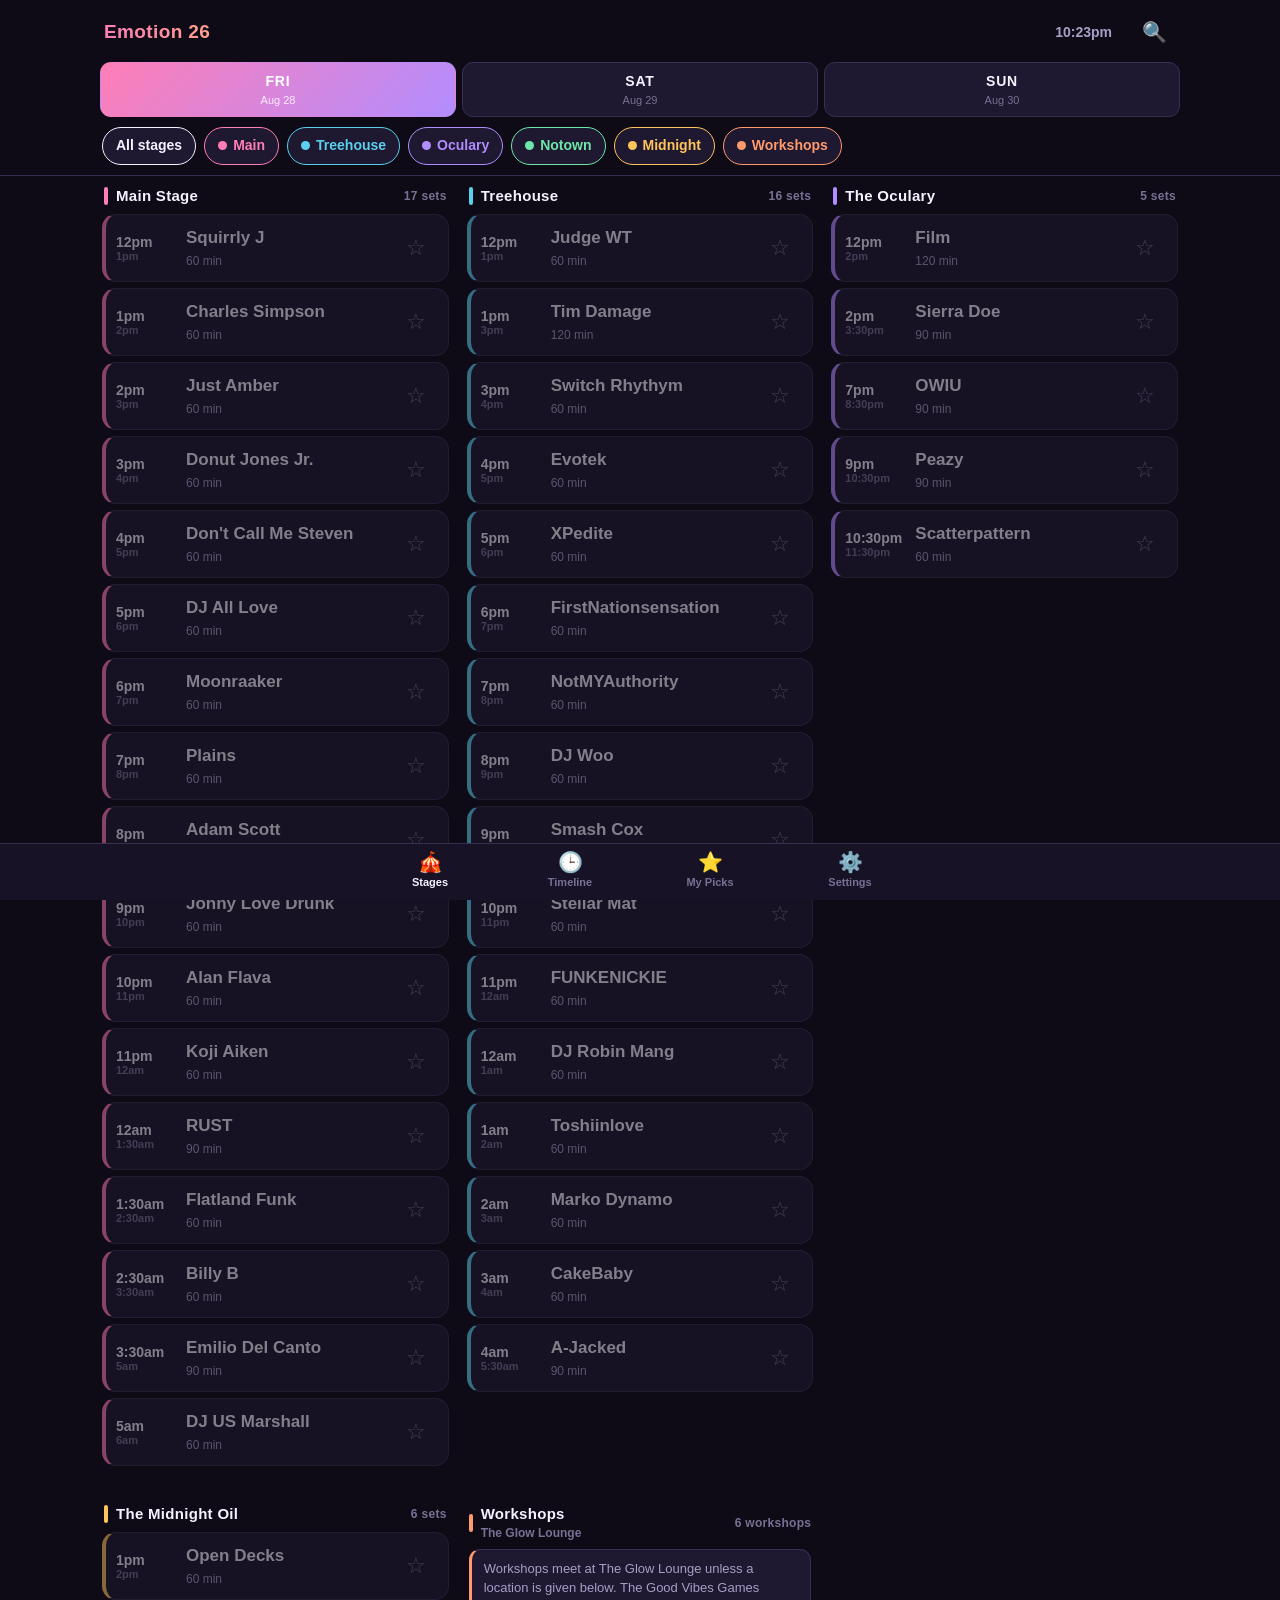
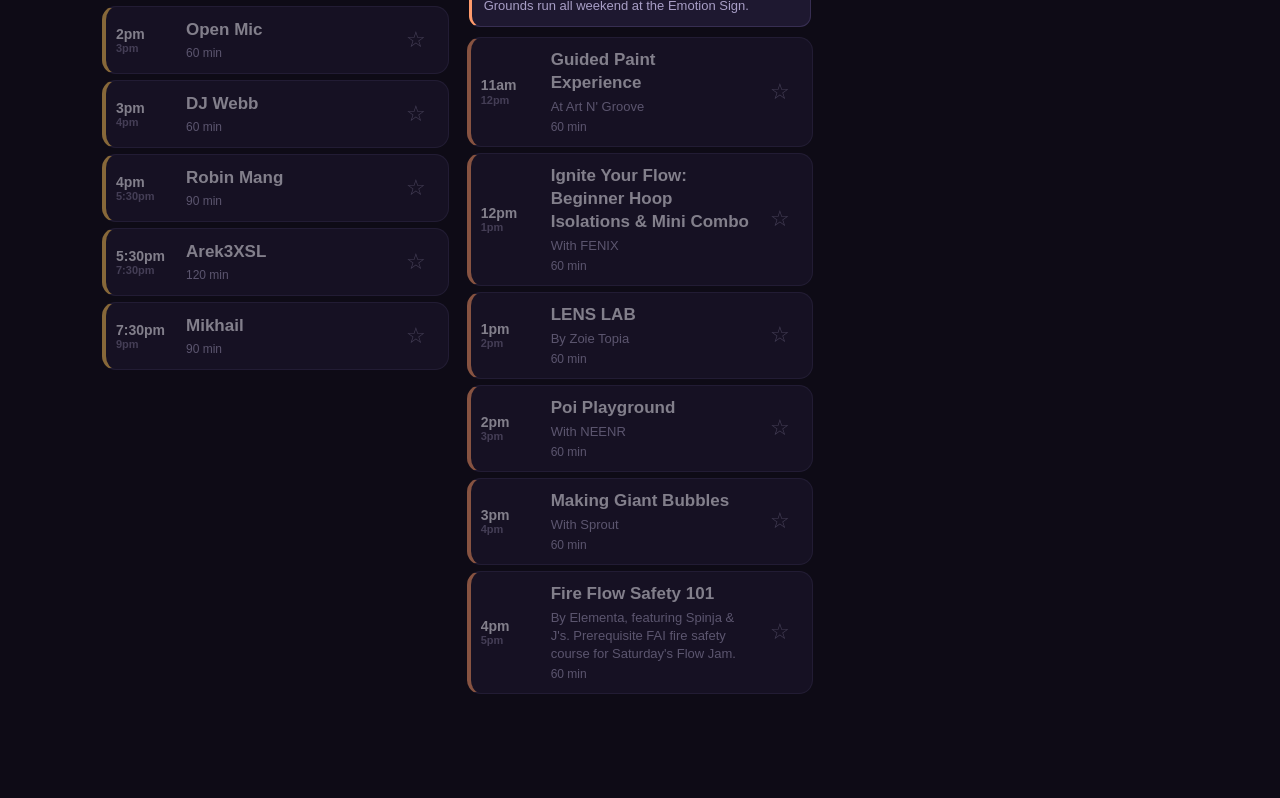
==== index.html @ 5eb0f7d9 "Add the workshops track Adds Workshops as a sixth track from the workshops flyer: 17 sessions across" ====
<!DOCTYPE html>
<html lang="en" data-theme="dark">
<head>
<meta charset="utf-8">
<meta name="viewport" content="width=device-width, initial-scale=1, viewport-fit=cover">
<meta name="theme-color" content="#0e0b16">
<meta name="description" content="Emotion 26 — the full three-day lineup across five stages, plus the workshop track. Star your sets, get a heads-up before each one, works with no signal.">

<!-- Link previews. og:image must be an absolute URL or scrapers ignore it. -->
<meta property="og:type" content="website">
<meta property="og:site_name" content="Emotion 26">
<meta property="og:title" content="Emotion 26 — Festival Schedule">
<meta property="og:description" content="Fri–Sun, August 28–30 2026. Five stages plus workshops, 152 sessions. Star the ones you want and get a heads-up before each starts. Works with no signal.">
<meta property="og:url" content="https://sociussolutions.github.io/emotion26/">
<meta property="og:image" content="https://sociussolutions.github.io/emotion26/assets/og.png">
<meta property="og:image:width" content="1200">
<meta property="og:image:height" content="630">
<meta property="og:image:alt" content="Emotion 26 — full lineup, five stages plus workshops, August 28 to 30 2026.">
<meta name="twitter:card" content="summary_large_image">
<meta name="twitter:title" content="Emotion 26 — Festival Schedule">
<meta name="twitter:description" content="Five stages plus workshops, 152 sessions. Star the ones you want and get a heads-up before each starts.">
<meta name="twitter:image" content="https://sociussolutions.github.io/emotion26/assets/og.png">

<meta name="apple-mobile-web-app-capable" content="yes">
<meta name="apple-mobile-web-app-status-bar-style" content="black-translucent">
<meta name="apple-mobile-web-app-title" content="Emotion 26">
<title>Emotion 26 — Schedule</title>
<link rel="manifest" href="manifest.webmanifest">
<link rel="icon" href="assets/icon.svg" type="image/svg+xml">
<link rel="apple-touch-icon" href="assets/icon-180.png">
<link rel="stylesheet" href="css/app.css">
</head>
<body>

<header class="app-head">
  <div class="head-row">
    <div class="brand" id="brand">Emotion 26</div>
    <button class="clock" id="clock" title="Jump to what's on now" aria-label="Jump to what's on now"></button>
    <button class="icon-btn" id="searchToggle" aria-pressed="false" aria-label="Search artists">🔍</button>
  </div>

  <div class="searchwrap" id="searchWrap">
    <input type="search" id="search" placeholder="Search artists…" autocomplete="off"
           enterkeyhint="search" aria-label="Search artists">
  </div>

  <div class="days" id="days" role="tablist" aria-label="Festival day"></div>

  <div class="filters" id="stageFilters" aria-label="Filter by stage"></div>
</header>

<section class="nowbar" id="nowbar" hidden>
  <h2 id="nowTitle">On now</h2>
  <div class="now-scroll" id="nowScroll"></div>
</section>

<main id="view" aria-live="polite"></main>

<div class="installbar" id="installBar" hidden>
  <div class="ib-icon" aria-hidden="true">
    <img src="assets/icon-192.png" alt="" width="44" height="44">
  </div>
  <div class="ib-text">
    <strong id="installTitle">Add to your home screen</strong>
    <span id="installBody">Works with no signal, and it's the only way to get set reminders.</span>
  </div>
  <button class="ib-go" id="installGo" hidden>Install</button>
  <button class="ib-x" id="installClose" aria-label="Dismiss">✕</button>
</div>

<nav class="tabbar" role="tablist" aria-label="Views">
  <button data-view="stages"   role="tab" aria-selected="true"><span class="ic">🎪</span>Stages</button>
  <button data-view="timeline" role="tab" aria-selected="false"><span class="ic">🕒</span>Timeline</button>
  <button data-view="mine"     role="tab" aria-selected="false"><span class="ic">⭐</span>My Picks<span class="pill" id="pickCount" hidden>0</span></button>
  <button data-view="settings" role="tab" aria-selected="false"><span class="ic">⚙️</span>Settings</button>
</nav>

<div class="sheet-back" id="sheetBack" hidden>
  <div class="sheet" role="dialog" aria-modal="true" aria-labelledby="sheetTitle">
    <div class="grab"></div>
    <h2 id="sheetTitle">Settings</h2>

    <h3>Reminders</h3>
    <div class="row">
      <div class="lbl">Notify me before my sets
        <small id="notifyState">Off</small>
      </div>
      <button class="switch" id="notifyToggle" aria-pressed="false" aria-label="Enable reminders"></button>
    </div>
    <div class="row">
      <div class="lbl">Heads-up time</div>
      <div class="seg" id="leadSeg" role="group" aria-label="Reminder lead time">
        <button data-lead="5"  aria-pressed="false">5m</button>
        <button data-lead="10" aria-pressed="true">10m</button>
        <button data-lead="15" aria-pressed="false">15m</button>
        <button data-lead="30" aria-pressed="false">30m</button>
      </div>
    </div>
    <p class="note" id="notifyNote">
      Reminders fire from this page, so keep it open — or add it to your home screen
      (Share → Add to Home Screen) and leave it running in the background.
    </p>
    <button class="btn" id="testNotify">Send a test reminder</button>

    <h3>Display</h3>
    <div class="row">
      <div class="lbl">Theme</div>
      <div class="seg" id="themeSeg" role="group" aria-label="Theme">
        <button data-theme="dark"  aria-pressed="true">Dark</button>
        <button data-theme="light" aria-pressed="false">Light</button>
      </div>
    </div>
    <div class="row">
      <div class="lbl">Hide sets that already ended
        <small>Keeps today's list short</small>
      </div>
      <button class="switch" id="hidePastToggle" aria-pressed="false" aria-label="Hide past sets"></button>
    </div>
    <div class="row">
      <div class="lbl">Clock
        <small>12-hour or 24-hour</small>
      </div>
      <div class="seg" id="clockSeg" role="group" aria-label="Clock format">
        <button data-clock="12" aria-pressed="true">12h</button>
        <button data-clock="24" aria-pressed="false">24h</button>
      </div>
    </div>

    <h3>This app</h3>
    <div class="row">
      <div class="lbl">Add to home screen
        <small id="installState">Opens full-screen, works offline, and reminders only fire from here on iPhone.</small>
      </div>
      <div class="seg"><button id="installFromSettings" hidden>Install</button></div>
    </div>

    <h3>My picks</h3>
    <button class="btn primary" id="shareBtn">Share my schedule</button>
    <button class="btn" id="copyTextBtn">Copy as plain text</button>
    <button class="btn danger" id="clearBtn">Clear all picks</button>
    <p class="note" id="storeNote"></p>

    <button class="btn" id="closeSheet" style="margin-top:20px">Done</button>
  </div>
</div>

<div id="toast" role="status" aria-live="polite"></div>

<script src="js/data.js"></script>
<script src="js/app.js"></script>
</body>
</html>
---- css/app.css ----
/* ==========================================================================
   Emotion 26 — schedule app styles
   Mobile-first. Big type, big tap targets, readable in bright sun and at 3am.
   ========================================================================== */

:root {
  --bg:        #0e0b16;
  --bg-2:      #171226;
  --card:      #1e1830;
  --card-2:    #272040;
  --line:      #372e52;
  --text:      #f6f2ff;
  --text-dim:  #a89ec6;
  --text-dimmer: #7a7095;
  --star:      #ffd166;
  --live:      #4ade80;
  --warn:      #ff8a5c;
  --radius:    14px;
  --tap:       44px;
  --safe-b:    env(safe-area-inset-bottom, 0px);
  --safe-t:    env(safe-area-inset-top, 0px);
}

:root[data-theme='light'] {
  --bg:        #fdf9ff;
  --bg-2:      #ffffff;
  --card:      #ffffff;
  --card-2:    #f3edfb;
  --line:      #e2d8f2;
  --text:      #1b1430;
  --text-dim:  #6b6086;
  --text-dimmer: #918aa6;
  --star:      #e8a300;
  --live:      #1a9e57;
  --warn:      #c8501a;
}

* { box-sizing: border-box; -webkit-tap-highlight-color: transparent; }

html { -webkit-text-size-adjust: 100%; }

body {
  margin: 0;
  background: var(--bg);
  color: var(--text);
  font-family: -apple-system, BlinkMacSystemFont, 'Segoe UI', Roboto, 'Helvetica Neue', Arial, sans-serif;
  font-size: 17px;
  line-height: 1.35;
  overscroll-behavior-y: none;
  padding-bottom: calc(76px + var(--safe-b));
}

button, input, select { font: inherit; color: inherit; }
button { background: none; border: 0; cursor: pointer; }

.sr-only {
  position: absolute; width: 1px; height: 1px; padding: 0; margin: -1px;
  overflow: hidden; clip: rect(0 0 0 0); white-space: nowrap; border: 0;
}

/* ---------- Header ------------------------------------------------------ */

header.app-head {
  position: sticky; top: 0; z-index: 40;
  background: var(--bg);
  padding-top: var(--safe-t);
  border-bottom: 1px solid var(--line);
}

.head-row {
  display: flex; align-items: center; gap: 10px;
  padding: 10px 14px 8px;
}

.brand {
  font-size: 19px; font-weight: 800; letter-spacing: .02em;
  background: linear-gradient(92deg, #ff7eb6, #ffc45c, #6ee7a8, #5ccfee, #b28dff);
  -webkit-background-clip: text; background-clip: text; color: transparent;
  flex: 1; min-width: 0; white-space: nowrap; overflow: hidden; text-overflow: ellipsis;
}

.clock {
  font-variant-numeric: tabular-nums;
  font-size: 14px; font-weight: 700; color: var(--text-dim);
  padding: 8px 10px; border-radius: 9px; cursor: pointer;
}
.clock:active { background: var(--card-2); }

.icon-btn {
  width: var(--tap); height: var(--tap); min-width: var(--tap);
  display: grid; place-items: center;
  border-radius: 11px; font-size: 20px; color: var(--text-dim);
}
.icon-btn:active { background: var(--card-2); }
.icon-btn[aria-pressed='true'] { color: var(--star); }

/* ---------- Day tabs ---------------------------------------------------- */

.days { display: flex; gap: 6px; padding: 0 10px 10px; }

.day-tab {
  flex: 1;
  padding: 9px 4px 8px;
  border-radius: 11px;
  background: var(--card);
  border: 1px solid var(--line);
  text-align: center;
  min-height: var(--tap);
}
.day-tab .d-name { font-size: 14px; font-weight: 800; letter-spacing: .06em; }
.day-tab .d-date { font-size: 11px; color: var(--text-dimmer); margin-top: 2px; }
.day-tab[aria-selected='true'] {
  background: linear-gradient(135deg, #ff7eb6, #b28dff);
  border-color: transparent; color: #fff;
}
.day-tab[aria-selected='true'] .d-date { color: rgba(255,255,255,.85); }
.day-tab.is-today::after {
  content: ''; display: block; width: 5px; height: 5px; border-radius: 50%;
  background: var(--live); margin: 4px auto 0;
}

/* ---------- Filter bar -------------------------------------------------- */

.filters {
  display: flex; gap: 8px; padding: 0 12px 10px;
  overflow-x: auto; scrollbar-width: none;
}
.filters::-webkit-scrollbar { display: none; }

.chip {
  flex: 0 0 auto;
  padding: 8px 13px;
  border-radius: 999px;
  background: var(--card);
  border: 1px solid var(--line);
  font-size: 14px; font-weight: 700; color: var(--text-dim);
  min-height: 38px;
  display: inline-flex; align-items: center; gap: 6px;
}
.chip .dot { width: 9px; height: 9px; border-radius: 50%; background: currentColor; }
.chip[aria-pressed='true'] { color: var(--text); border-color: currentColor; }
.chip[aria-pressed='false'] { opacity: .45; }

.searchwrap { padding: 0 12px 10px; display: none; }
.searchwrap.open { display: block; }
.searchwrap input {
  width: 100%; padding: 11px 13px; border-radius: 11px;
  background: var(--card); border: 1px solid var(--line); color: var(--text);
  min-height: var(--tap);
}
.searchwrap input::placeholder { color: var(--text-dimmer); }

/* ---------- Now bar ----------------------------------------------------- */

.nowbar { padding: 4px 12px 12px; }
.nowbar h2 {
  font-size: 12px; letter-spacing: .12em; text-transform: uppercase;
  color: var(--text-dimmer); margin: 8px 2px;
}
.now-scroll { display: flex; gap: 8px; overflow-x: auto; scrollbar-width: none; padding-bottom: 2px; }
.now-scroll::-webkit-scrollbar { display: none; }
.now-card {
  flex: 0 0 auto; min-width: 148px; max-width: 220px;
  background: var(--card); border: 1px solid var(--line);
  border-left: 4px solid var(--sc, var(--line));
  border-radius: 12px; padding: 9px 11px; text-align: left;
}
.now-card .n-stage { font-size: 11px; font-weight: 800; letter-spacing: .06em; color: var(--sc); text-transform: uppercase; }
.now-card .n-artist { font-size: 15px; font-weight: 700; margin-top: 3px; }
.now-card .n-time { font-size: 12px; color: var(--text-dim); margin-top: 2px; font-variant-numeric: tabular-nums; }

/* ---------- Schedule list ----------------------------------------------- */

main { padding: 0 12px; }

.stage-group { margin-bottom: 22px; }

.stage-head {
  position: sticky; top: 0; z-index: 10;
  display: flex; align-items: center; gap: 8px;
  padding: 10px 2px 8px;
  background: linear-gradient(var(--bg) 72%, transparent);
  font-size: 15px; font-weight: 800; letter-spacing: .02em;
}
.stage-head .bar { width: 4px; height: 18px; border-radius: 3px; background: var(--sc); }
.stage-head .count { margin-left: auto; font-size: 12px; font-weight: 600; color: var(--text-dimmer); }
.stage-head .venue {
  display: block; font-size: 12px; font-weight: 600; color: var(--text-dimmer);
  letter-spacing: 0; margin-top: 1px;
}

.stage-note {
  margin: 0 2px 10px;
  padding: 10px 12px;
  background: var(--card);
  border: 1px solid var(--line);
  border-left: 3px solid var(--sc, var(--line));
  border-radius: 11px;
  font-size: 13px; line-height: 1.42; color: var(--text-dim);
}

.timegroup-head {
  padding: 16px 2px 6px;
  font-size: 12px; font-weight: 800; letter-spacing: .12em;
  color: var(--text-dimmer); text-transform: uppercase;
}

/* A single set row */
.set {
  display: grid;
  grid-template-columns: 62px 1fr var(--tap);
  align-items: center;
  gap: 8px;
  width: 100%;
  padding: 11px 10px;
  margin-bottom: 6px;
  background: var(--card);
  border: 1px solid var(--line);
  border-left: 4px solid var(--sc, var(--line));
  border-radius: var(--radius);
  text-align: left;
  min-height: 58px;
}

.set.is-live {
  background: var(--card-2);
  border-color: var(--live);
  box-shadow: 0 0 0 1px var(--live) inset;
}
.set.is-past { opacity: .5; }
.set.is-past.is-picked { opacity: .68; }
.set.is-picked .s-artist { color: var(--star); }

.s-time {
  font-variant-numeric: tabular-nums;
  font-size: 14px; font-weight: 800; line-height: 1.15;
}
.s-time .s-end { display: block; font-size: 11px; font-weight: 600; color: var(--text-dimmer); }

.s-body { min-width: 0; }
.s-artist {
  font-size: 17px; font-weight: 700;
  overflow-wrap: anywhere;
}
.s-note {
  font-size: 13px; line-height: 1.38; color: var(--text-dim);
  margin-top: 3px; overflow-wrap: anywhere;
}
.s-meta { font-size: 12px; color: var(--text-dim); margin-top: 3px; display: flex; flex-wrap: wrap; gap: 8px; }

.badge {
  font-size: 10px; font-weight: 800; letter-spacing: .07em; text-transform: uppercase;
  padding: 2px 6px; border-radius: 6px;
}
.badge.live { background: var(--live); color: #06210f; }
.badge.next { background: var(--card-2); color: var(--text-dim); }
.badge.clash { background: var(--warn); color: #2a0e00; }
.badge.stage { background: var(--card-2); color: var(--sc); }

.star-btn {
  width: var(--tap); height: var(--tap);
  display: grid; place-items: center;
  font-size: 22px; line-height: 1; color: var(--text-dimmer);
  border-radius: 11px;
}
.star-btn[aria-pressed='true'] { color: var(--star); }
.star-btn:active { background: var(--card-2); }

.empty {
  padding: 42px 18px; text-align: center; color: var(--text-dim);
}
.empty .big { font-size: 40px; margin-bottom: 10px; }
.empty p { margin: 6px 0; }

/* ---------- Bottom nav -------------------------------------------------- */

nav.tabbar {
  position: fixed; left: 0; right: 0; bottom: 0; z-index: 50;
  display: flex;
  background: var(--bg-2);
  border-top: 1px solid var(--line);
  padding-bottom: var(--safe-b);
}
.tabbar button {
  flex: 1; padding: 8px 2px 7px;
  display: flex; flex-direction: column; align-items: center; gap: 3px;
  font-size: 11px; font-weight: 700; color: var(--text-dimmer);
  min-height: 56px;
}
.tabbar button .ic { font-size: 20px; line-height: 1; }
.tabbar button[aria-selected='true'] { color: var(--text); }
.tabbar button[aria-selected='true'] .ic { filter: saturate(1.4); }
.tabbar .pill {
  position: absolute; transform: translate(16px, -4px);
  background: var(--star); color: #2a1d00;
  font-size: 10px; font-weight: 800; border-radius: 999px; padding: 1px 5px;
}

/* ---------- Install banner ---------------------------------------------- */

.installbar {
  position: fixed; left: 8px; right: 8px; z-index: 45;
  bottom: calc(64px + var(--safe-b));
  display: flex; align-items: center; gap: 11px;
  padding: 11px 8px 11px 11px;
  background: var(--card-2);
  border: 1px solid var(--line);
  border-radius: 15px;
  box-shadow: 0 10px 28px rgba(0,0,0,.42);
  animation: ib-in .28s ease-out;
}
/* display:flex above would otherwise beat the UA rule for [hidden] */
.installbar[hidden] { display: none; }
@keyframes ib-in { from { opacity: 0; transform: translateY(12px); } }

/* keep the banner from covering the last row of the list */
body.has-installbar { padding-bottom: calc(168px + var(--safe-b)); }

.installbar .ib-icon img { display: block; border-radius: 10px; }
.installbar .ib-text { flex: 1; min-width: 0; font-size: 13px; color: var(--text-dim); line-height: 1.3; }
.installbar .ib-text strong { display: block; font-size: 15px; color: var(--text); margin-bottom: 2px; }

.installbar .ib-go {
  flex: 0 0 auto; padding: 10px 15px; border-radius: 10px;
  background: linear-gradient(135deg, #ff7eb6, #b28dff); color: #fff;
  font-size: 14px; font-weight: 800; min-height: 40px;
}
.installbar .ib-x {
  flex: 0 0 auto; width: 36px; height: 36px; display: grid; place-items: center;
  color: var(--text-dimmer); font-size: 15px; border-radius: 9px;
}
.installbar .ib-x:active { background: var(--card); }

@media (min-width: 700px) {
  .installbar { left: auto; right: 16px; bottom: 16px; max-width: 420px; }
}

/* ---------- Sheet (settings) -------------------------------------------- */

.sheet-back {
  position: fixed; inset: 0; z-index: 60;
  background: rgba(6,3,14,.6);
  backdrop-filter: blur(2px);
  display: none;
}
.sheet-back.open { display: block; }

.sheet {
  position: absolute; left: 0; right: 0; bottom: 0;
  max-height: 88vh; overflow-y: auto;
  background: var(--bg-2);
  border-radius: 20px 20px 0 0;
  border-top: 1px solid var(--line);
  padding: 8px 16px calc(24px + var(--safe-b));
}
.sheet .grab { width: 40px; height: 4px; border-radius: 2px; background: var(--line); margin: 8px auto 14px; }
.sheet h2 { font-size: 18px; margin: 0 0 4px; }
.sheet h3 {
  font-size: 12px; letter-spacing: .12em; text-transform: uppercase;
  color: var(--text-dimmer); margin: 22px 0 8px;
}

.row {
  display: flex; align-items: center; gap: 12px;
  padding: 12px 0; border-bottom: 1px solid var(--line);
  min-height: var(--tap);
}
.row:last-child { border-bottom: 0; }
.row .lbl { flex: 1; min-width: 0; }
.row .lbl small { display: block; color: var(--text-dim); font-size: 13px; margin-top: 3px; }

.switch {
  width: 52px; height: 31px; border-radius: 999px; background: var(--line);
  position: relative; flex: 0 0 auto; transition: background .15s;
}
.switch::after {
  content: ''; position: absolute; top: 3px; left: 3px;
  width: 25px; height: 25px; border-radius: 50%; background: #fff;
  transition: transform .15s;
}
.switch[aria-pressed='true'] { background: var(--live); }
.switch[aria-pressed='true']::after { transform: translateX(21px); }

.seg { display: flex; gap: 6px; flex: 0 0 auto; }
.seg button {
  padding: 8px 11px; border-radius: 9px; background: var(--card);
  border: 1px solid var(--line); font-size: 14px; font-weight: 700;
  color: var(--text-dim); min-height: 40px;
}
.seg button[aria-pressed='true'] { background: var(--card-2); color: var(--text); border-color: var(--text-dim); }

.btn {
  display: block; width: 100%; padding: 13px; margin-top: 10px;
  border-radius: 12px; background: var(--card); border: 1px solid var(--line);
  font-weight: 700; text-align: center; min-height: var(--tap);
}
.btn.primary { background: linear-gradient(135deg, #ff7eb6, #b28dff); border-color: transparent; color: #fff; }
.btn.danger { color: var(--warn); }

.note { font-size: 13px; color: var(--text-dim); margin: 10px 0 0; }

/* ---------- Toast ------------------------------------------------------- */

#toast {
  position: fixed; left: 50%; bottom: calc(86px + var(--safe-b));
  transform: translateX(-50%) translateY(14px);
  z-index: 70; opacity: 0; pointer-events: none;
  background: var(--card-2); color: var(--text);
  border: 1px solid var(--line); border-radius: 999px;
  padding: 10px 18px; font-size: 14px; font-weight: 700;
  max-width: 90vw; text-align: center;
  transition: opacity .18s, transform .18s;
}
#toast.show { opacity: 1; transform: translateX(-50%) translateY(0); }

/* ---------- Wider screens ----------------------------------------------- */

@media (min-width: 700px) {
  body { font-size: 18px; }
  .head-row, .days, .filters, .searchwrap, .nowbar, main { max-width: 1100px; margin-inline: auto; }
  .grid-stages { display: grid; grid-template-columns: repeat(auto-fit, minmax(300px, 1fr)); gap: 0 18px; }
  .sheet { max-width: 560px; margin: 0 auto; border-radius: 20px; bottom: 24px; left: 16px; right: 16px; }
  nav.tabbar { justify-content: center; gap: 20px; }
  .tabbar button { flex: 0 0 120px; }
}

@media (prefers-reduced-motion: reduce) {
  * { transition: none !important; animation: none !important; }
}
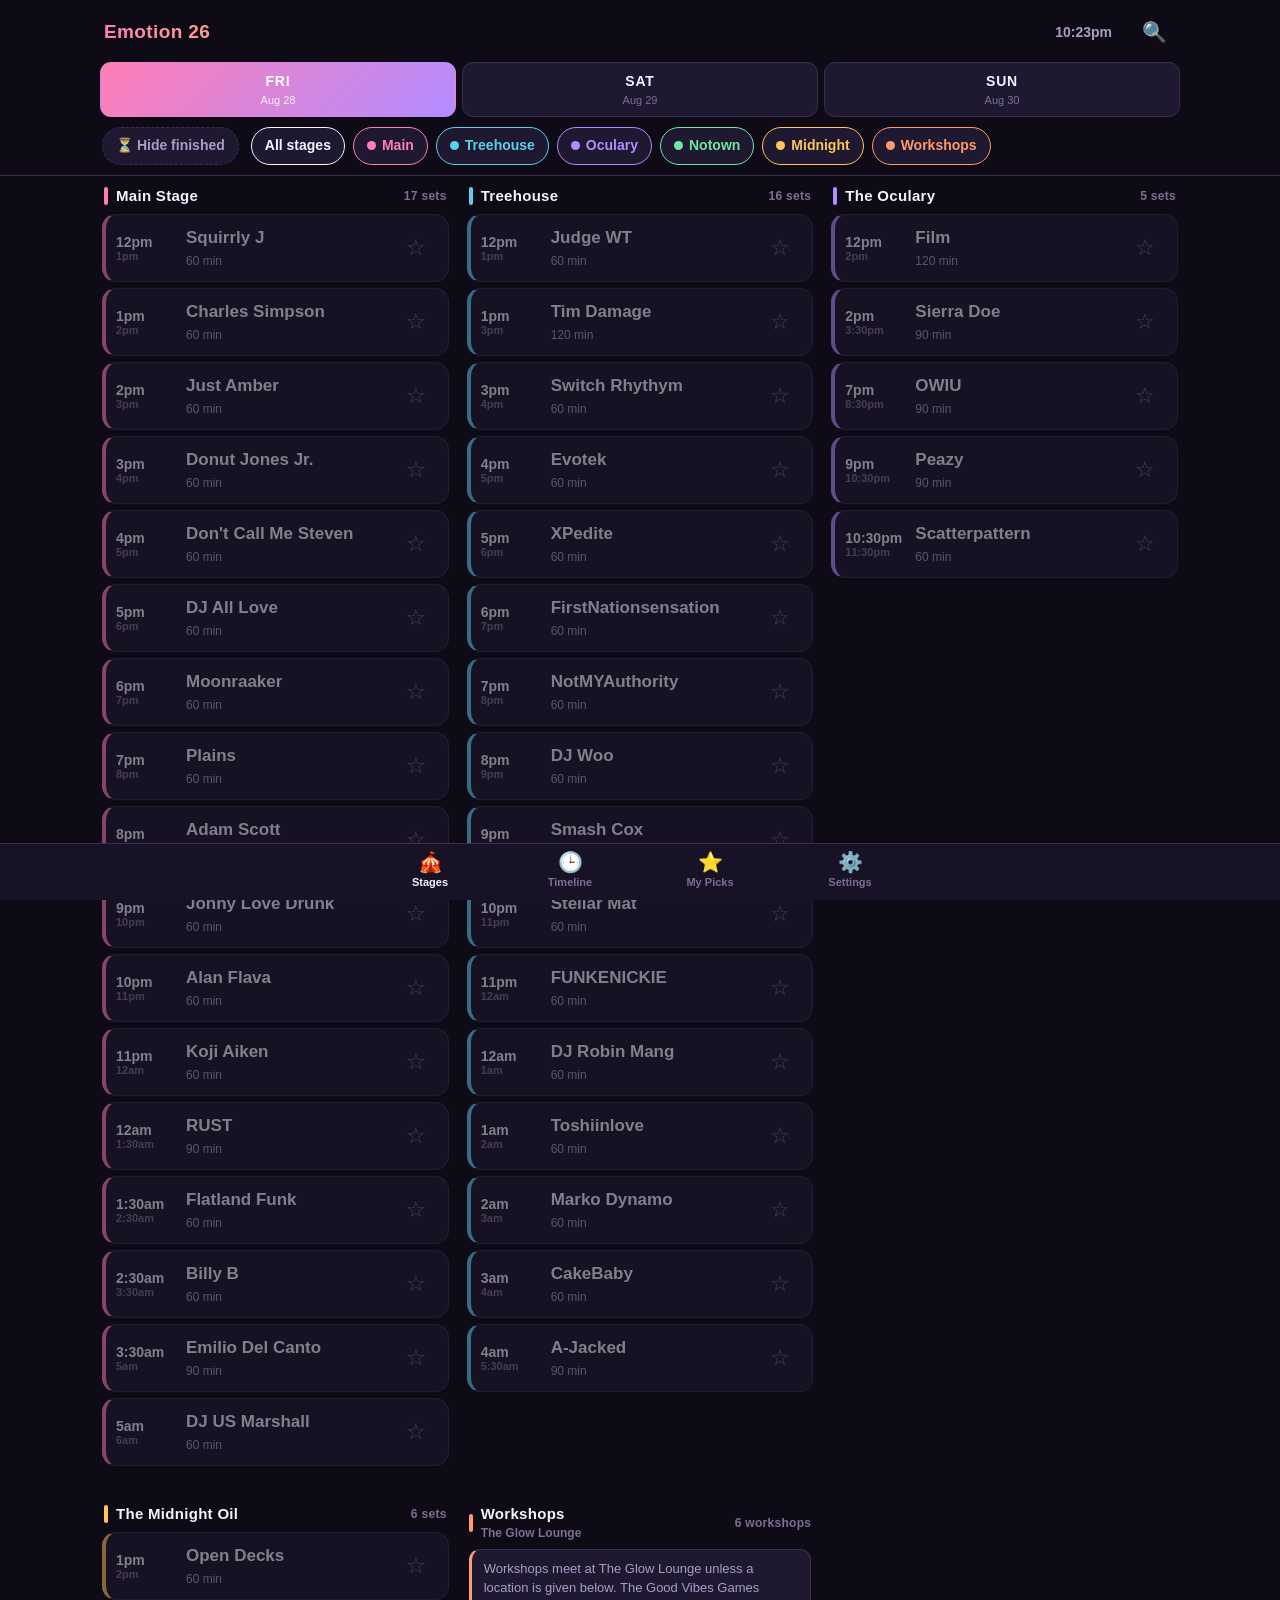
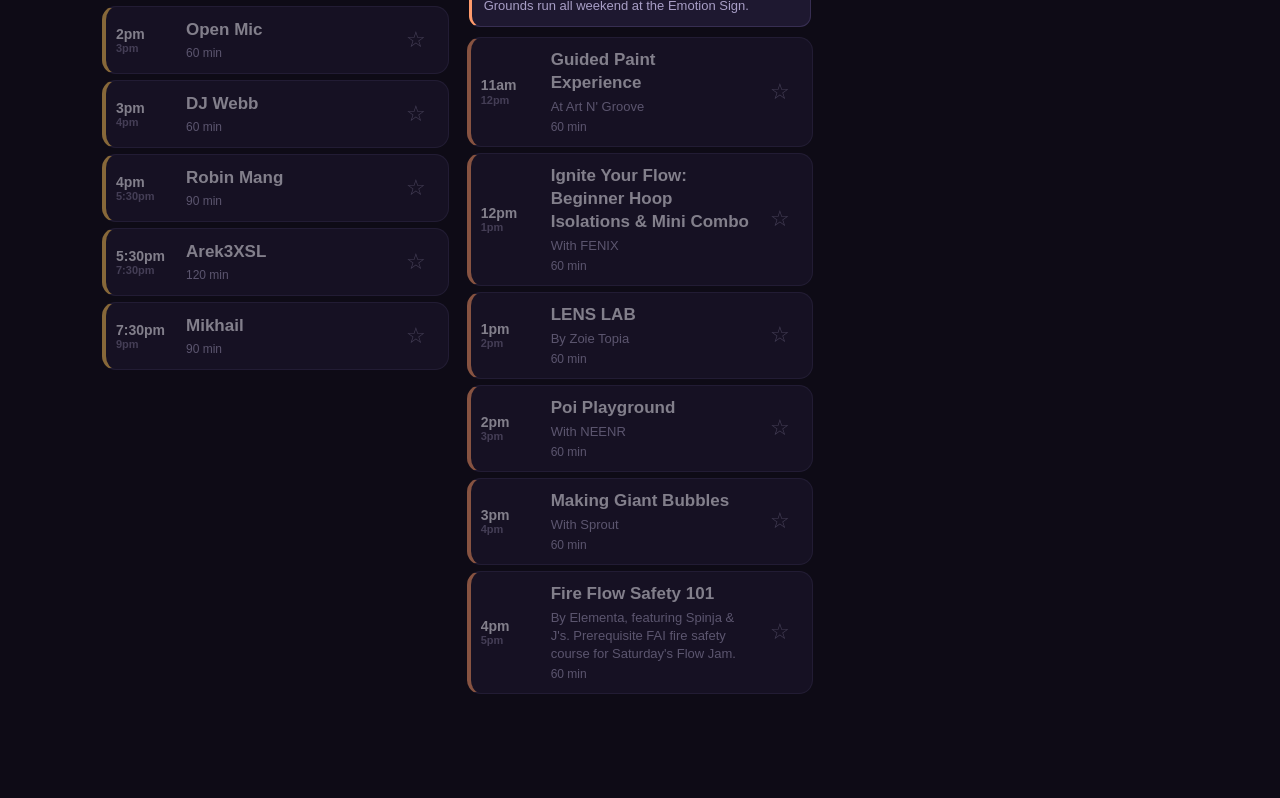
==== commit ca894031: "Put "hide finished" on the schedule instead of in Settings Once a day is under way, most of the list" ====
--- a/index.html
+++ b/index.html
@@ -112,7 +112,7 @@
     </div>
     <div class="row">
       <div class="lbl">Hide sets that already ended
-        <small>Keeps today's list short</small>
+        <small>Same as the ⏳ chip on the schedule</small>
       </div>
       <button class="switch" id="hidePastToggle" aria-pressed="false" aria-label="Hide past sets"></button>
     </div>
@@ -134,18 +134,56 @@
       <div class="seg"><button id="installFromSettings" hidden>Install</button></div>
     </div>
 
-    <h3>My picks</h3>
+    <h3>Share</h3>
+    <div class="seg qr-seg" id="qrSeg" role="group" aria-label="What to share">
+      <button data-qr="app" aria-pressed="true">The schedule</button>
+      <button data-qr="mine" aria-pressed="false">My picks</button>
+    </div>
+
+    <div class="qr-card">
+      <button class="qr-holder" id="qrHolder" aria-label="Show the code full screen">
+        <canvas id="qrCanvas" width="320" height="320" role="img"
+                aria-label="QR code linking to the schedule"></canvas>
+      </button>
+      <p class="qr-cap" id="qrCap">Point a phone camera at this to open the schedule.</p>
+      <p class="qr-url" id="qrUrl"></p>
+    </div>
+
     <button class="btn primary" id="shareBtn">Share my schedule</button>
-    <button class="btn" id="copyTextBtn">Copy as plain text</button>
+    <button class="btn" id="copyLinkBtn">Copy link</button>
+    <button class="btn" id="copyTextBtn">Copy my picks as text</button>
     <button class="btn danger" id="clearBtn">Clear all picks</button>
     <p class="note" id="storeNote"></p>
+
+    <h3>About</h3>
+    <p class="about">
+      The full <strong>Emotion 26</strong> line-up — five stages plus workshops —
+      in one page that keeps working when the signal doesn't.
+    </p>
+    <p class="about">
+      Developed by <strong>Randal Boiteau</strong> / DJ Alphagroove<br>
+      <a href="mailto:djalpha@gmail.com">djalpha@gmail.com</a>
+    </p>
+    <p class="about dim">
+      Times are transcribed from the printed schedules. Spot something wrong?
+      Send it over and it'll be fixed.
+    </p>
 
     <button class="btn" id="closeSheet" style="margin-top:20px">Done</button>
   </div>
 </div>
 
+<div class="qr-full" id="qrFull" hidden>
+  <button class="qr-full-close" id="qrFullClose" aria-label="Close">✕</button>
+  <div class="qr-full-inner">
+    <canvas id="qrFullCanvas" role="img" aria-label="QR code linking to the schedule"></canvas>
+    <p id="qrFullCap">Scan to open the Emotion 26 schedule</p>
+  </div>
+</div>
+
 <div id="toast" role="status" aria-live="polite"></div>
 
+<script src="js/qr.js"></script>
 <script src="js/data.js"></script>
 <script src="js/app.js"></script>
 </body>
--- a/css/app.css
+++ b/css/app.css
@@ -141,6 +141,28 @@
 .chip[aria-pressed='true'] { color: var(--text); border-color: currentColor; }
 .chip[aria-pressed='false'] { opacity: .45; }
 
+/* The time filter is not a stage — keep it visually separate from the colour
+   chips so the row doesn't read as six stages plus a mystery seventh. */
+.chip-time {
+  border-style: dashed;
+  margin-right: 4px;
+}
+.chip-time[aria-pressed='true'] {
+  background: var(--live); border-color: transparent; border-style: solid;
+  color: #06210f; opacity: 1;
+}
+.chip-time[aria-pressed='false'] { opacity: 1; color: var(--text-dim); }
+
+.hidden-bar {
+  display: flex; align-items: center; gap: 10px; width: 100%;
+  margin: 10px 0 4px; padding: 11px 14px;
+  background: var(--card); border: 1px dashed var(--line);
+  border-radius: 12px;
+  font-size: 13.5px; color: var(--text-dim); text-align: left;
+  min-height: var(--tap);
+}
+.hidden-bar .act { margin-left: auto; font-weight: 800; color: var(--text); }
+
 .searchwrap { padding: 0 12px 10px; display: none; }
 .searchwrap.open { display: block; }
 .searchwrap input {
@@ -399,6 +421,66 @@
 
 .note { font-size: 13px; color: var(--text-dim); margin: 10px 0 0; }
 
+.about {
+  font-size: 14px; line-height: 1.5; color: var(--text-dim);
+  margin: 0 0 12px;
+}
+.about strong { color: var(--text); font-weight: 800; }
+.about a { color: #5ccfee; word-break: break-all; }
+.about.dim { font-size: 12.5px; color: var(--text-dimmer); }
+
+/* ---------- QR sharing --------------------------------------------------- */
+
+.qr-seg { display: flex; gap: 6px; margin-bottom: 12px; }
+.qr-seg button { flex: 1; }
+
+.qr-card {
+  background: var(--card); border: 1px solid var(--line);
+  border-radius: 15px; padding: 16px 14px 14px;
+  text-align: center; margin-bottom: 14px;
+}
+
+/* Always light behind the code — scanners need the contrast, and a dark-mode
+   QR is a well-known way to make a camera give up. */
+.qr-holder {
+  display: inline-block; padding: 12px;
+  background: #fff; border-radius: 12px; line-height: 0;
+  box-shadow: 0 2px 10px rgba(0,0,0,.25);
+}
+.qr-holder canvas {
+  display: block; width: 216px; height: 216px;
+  image-rendering: pixelated;   /* keep module edges crisp when scaled */
+}
+
+.qr-cap { font-size: 13.5px; color: var(--text-dim); margin: 12px 4px 0; line-height: 1.4; }
+.qr-url {
+  font-size: 11.5px; color: var(--text-dimmer); margin: 6px 4px 0;
+  overflow-wrap: anywhere; line-height: 1.35;
+}
+
+.qr-full {
+  position: fixed; inset: 0; z-index: 80;
+  background: #fff; color: #111;
+  display: flex; align-items: center; justify-content: center;
+  padding: calc(20px + var(--safe-t)) 20px calc(20px + var(--safe-b));
+}
+.qr-full[hidden] { display: none; }
+.qr-full-inner { text-align: center; max-width: 100%; }
+.qr-full canvas {
+  display: block; margin: 0 auto;
+  width: min(84vw, 84vh, 560px); height: min(84vw, 84vh, 560px);
+  image-rendering: pixelated;
+}
+.qr-full p {
+  margin: 20px 0 0; font-size: 16px; font-weight: 700; color: #333;
+}
+.qr-full-close {
+  position: absolute; top: calc(10px + var(--safe-t)); right: 10px;
+  width: var(--tap); height: var(--tap);
+  display: grid; place-items: center;
+  font-size: 20px; color: #555; border-radius: 11px;
+}
+
 /* ---------- Toast ------------------------------------------------------- */
 
 #toast {
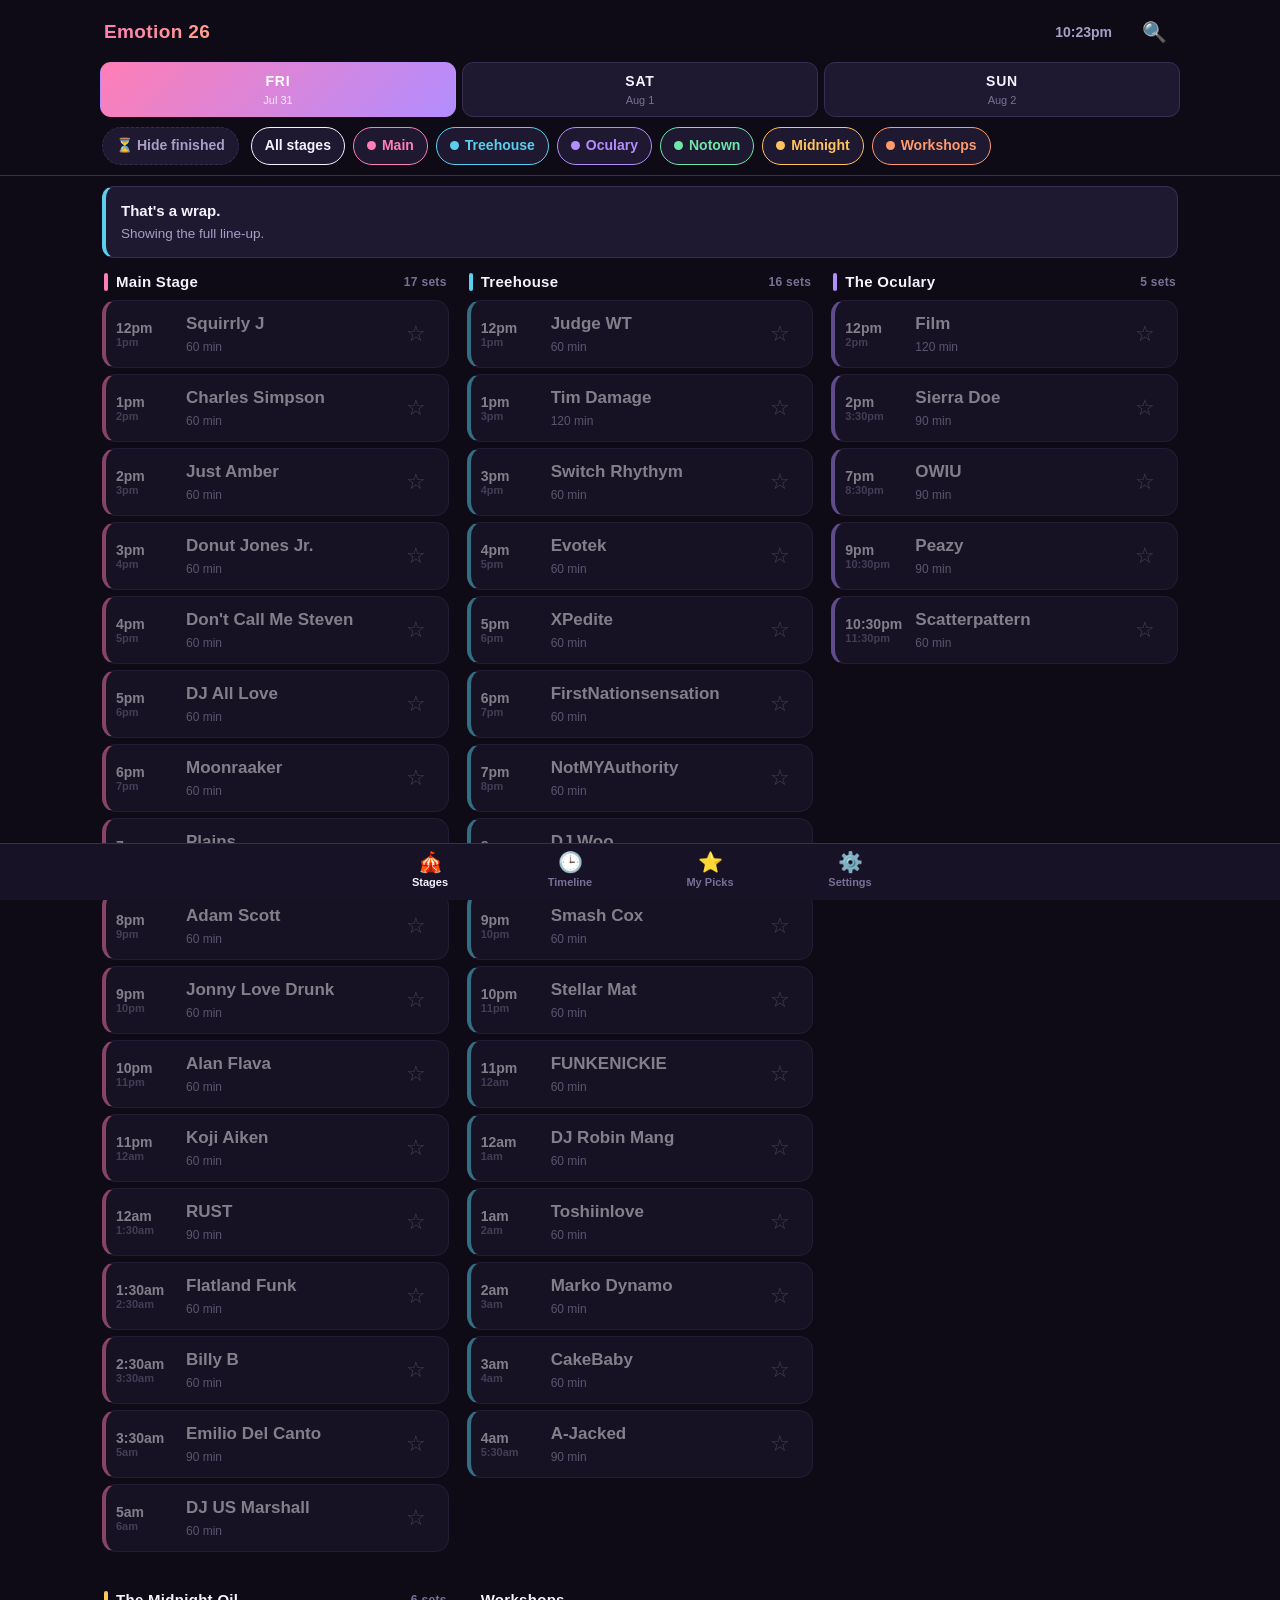
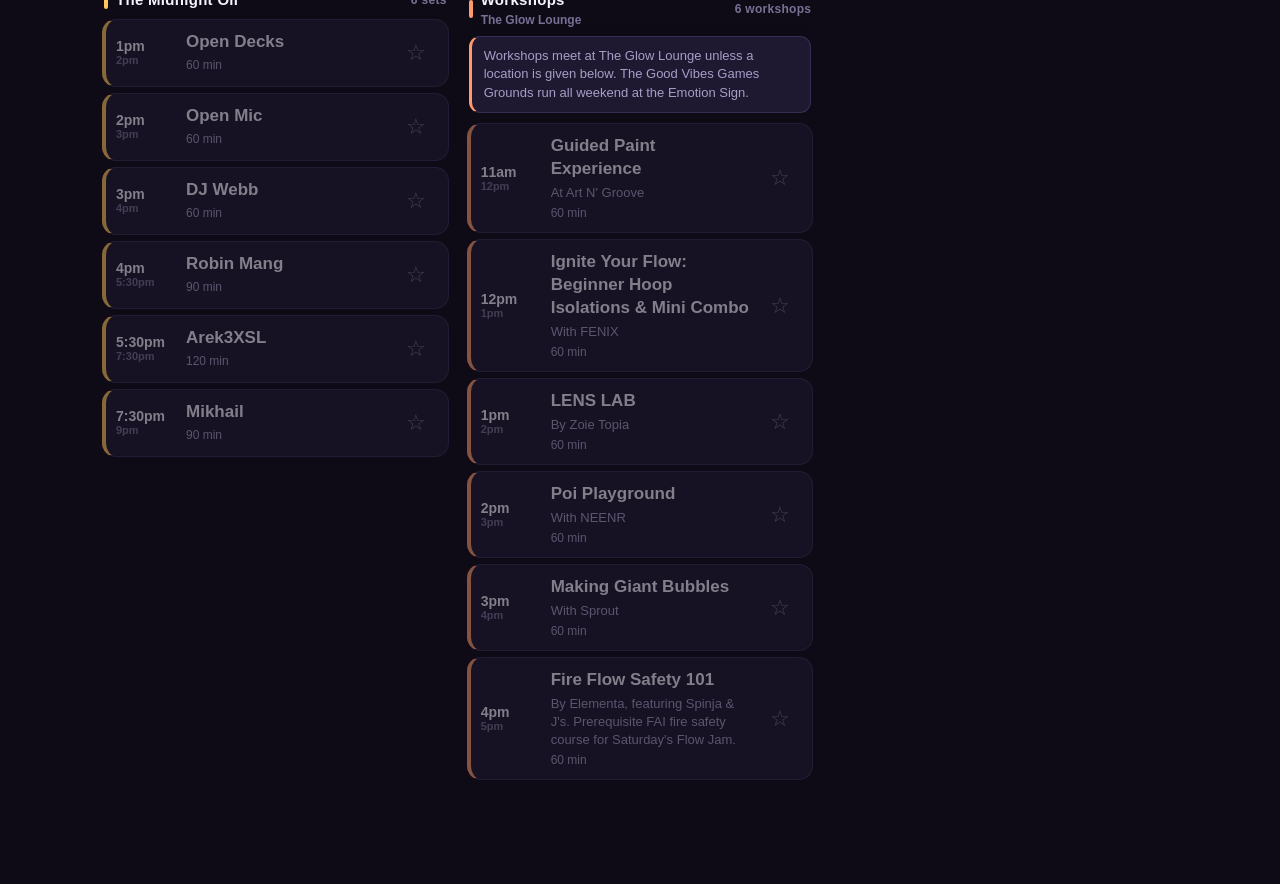
==== commit cb450d09: "Correct the festival dates to July 31 - August 2 The dates were a guess made before they were confir" ====
--- a/index.html
+++ b/index.html
@@ -10,12 +10,12 @@
 <meta property="og:type" content="website">
 <meta property="og:site_name" content="Emotion 26">
 <meta property="og:title" content="Emotion 26 — Festival Schedule">
-<meta property="og:description" content="Fri–Sun, August 28–30 2026. Five stages plus workshops, 152 sessions. Star the ones you want and get a heads-up before each starts. Works with no signal.">
+<meta property="og:description" content="Fri–Sun, July 31 – August 2, 2026. Five stages plus workshops, 152 sessions. Star the ones you want and get a heads-up before each starts. Works with no signal.">
 <meta property="og:url" content="https://sociussolutions.github.io/emotion26/">
 <meta property="og:image" content="https://sociussolutions.github.io/emotion26/assets/og.png">
 <meta property="og:image:width" content="1200">
 <meta property="og:image:height" content="630">
-<meta property="og:image:alt" content="Emotion 26 — full lineup, five stages plus workshops, August 28 to 30 2026.">
+<meta property="og:image:alt" content="Emotion 26 — full lineup, five stages plus workshops, July 31 to August 2, 2026.">
 <meta name="twitter:card" content="summary_large_image">
 <meta name="twitter:title" content="Emotion 26 — Festival Schedule">
 <meta name="twitter:description" content="Five stages plus workshops, 152 sessions. Star the ones you want and get a heads-up before each starts.">
--- a/css/app.css
+++ b/css/app.css
@@ -153,6 +153,16 @@
 }
 .chip-time[aria-pressed='false'] { opacity: 1; color: var(--text-dim); }
 
+.status-bar {
+  margin: 10px 0 4px; padding: 13px 15px;
+  background: var(--card);
+  border: 1px solid var(--line);
+  border-left: 4px solid #5ccfee;
+  border-radius: 12px;
+  font-size: 13.5px; line-height: 1.45; color: var(--text-dim);
+}
+.status-bar strong { display: block; color: var(--text); font-size: 15px; margin-bottom: 3px; }
+
 .hidden-bar {
   display: flex; align-items: center; gap: 10px; width: 100%;
   margin: 10px 0 4px; padding: 11px 14px;
